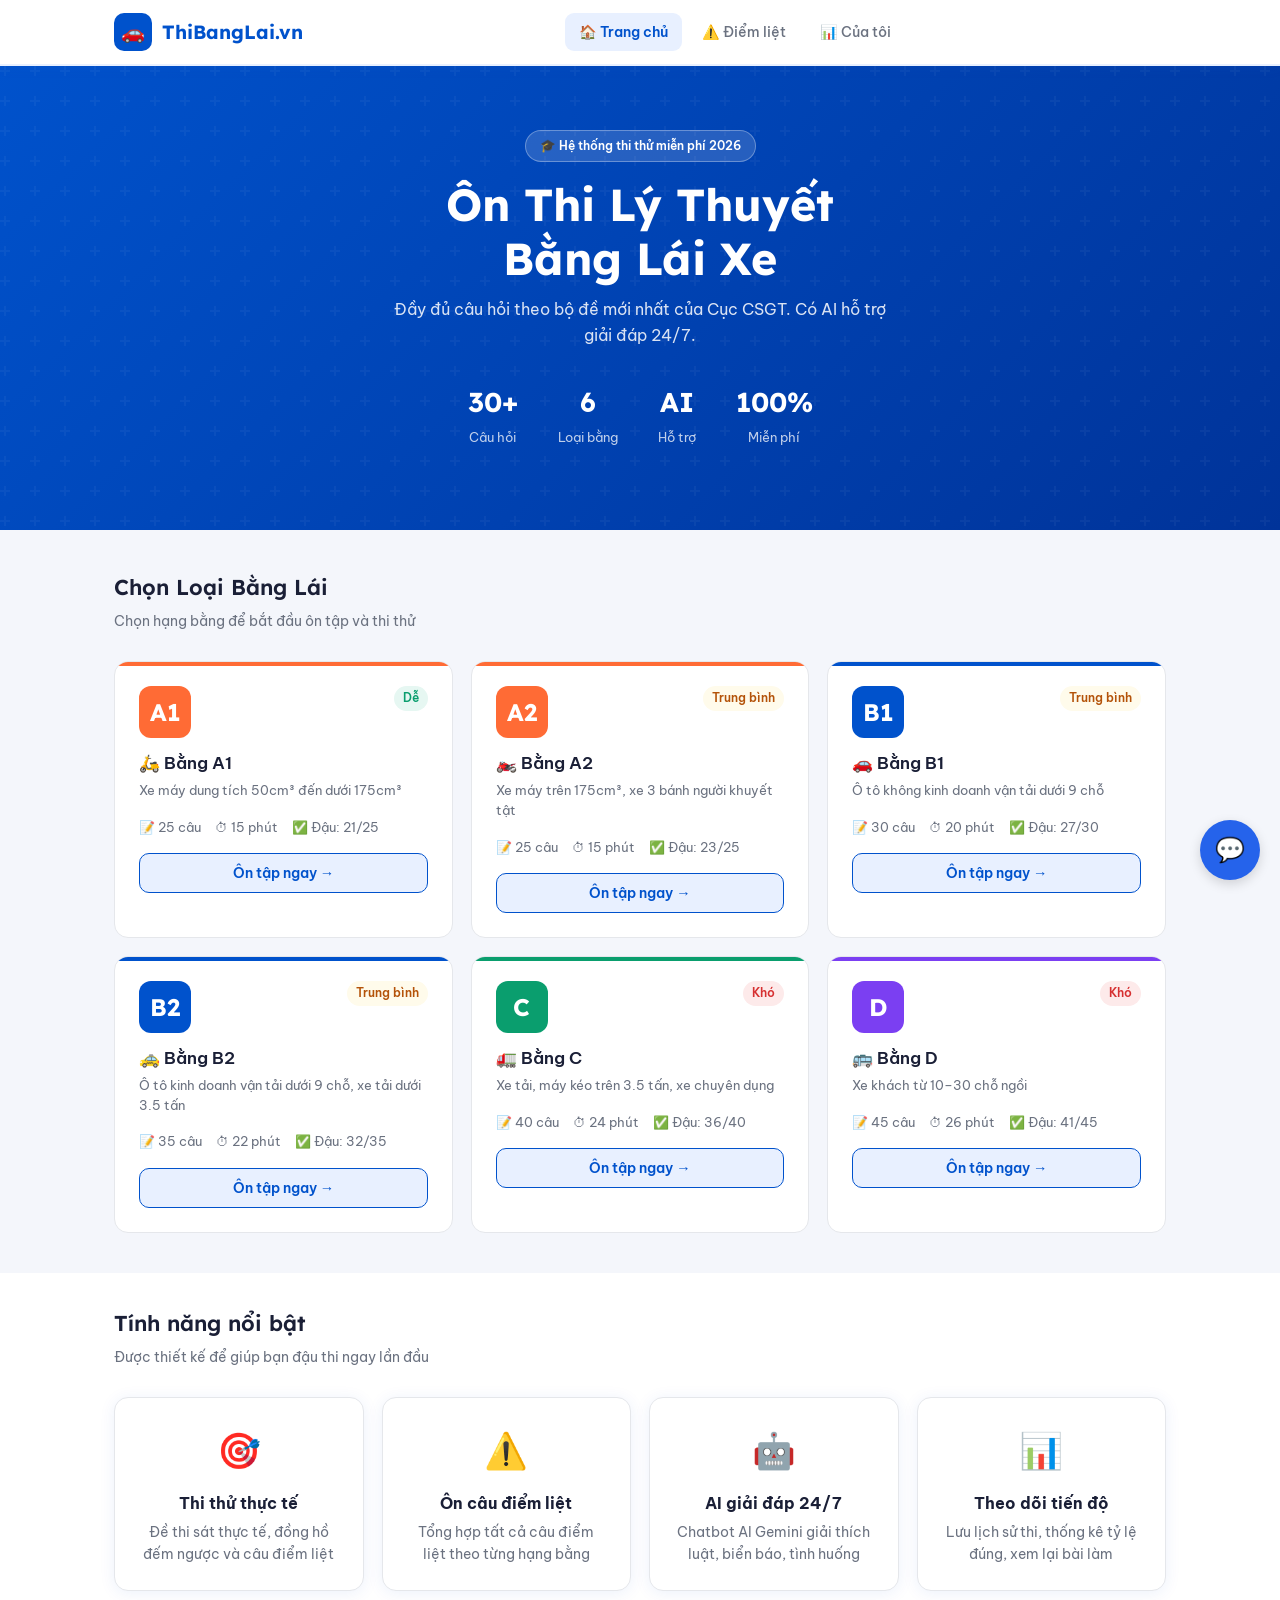
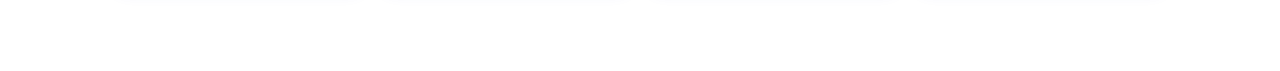
==== public/index.html @ 8f78bf48 "Initial clean commit" ====
<!DOCTYPE html>
<html lang="vi">
<head>
  <meta charset="UTF-8"><meta name="viewport" content="width=device-width,initial-scale=1.0">
  <title>ThiBangLai.vn — Ôn thi lý thuyết bằng lái xe</title>
  <link rel="preconnect" href="https://fonts.googleapis.com">
  <link rel="preconnect" href="https://fonts.gstatic.com" crossorigin>
  <link href="https://fonts.googleapis.com/css2?family=Be+Vietnam+Pro:wght@300;400;500;600;700;800&family=Lexend:wght@400;500;600;700&display=swap" rel="stylesheet">
  <link rel="stylesheet" href="css/main.css">
  <link rel="stylesheet" href="css/chatbot.css">
   <link rel="stylesheet" href="css/exam.css">
   <link rel="icon" href="data:image/svg+xml,<svg xmlns=%22http://www.w3.org/2000/svg%22 viewBox=%220 0 100 100%22><text y=%22.9em%22 font-size=%2290%22>🚗</text></svg>">
</head>
<body>

<nav class="navbar" id="navbar"></nav>

<div class="hero">
  <div class="hero-badge">🎓 Hệ thống thi thử miễn phí 2026</div>
  <h1 class="hero-title">Ôn Thi Lý Thuyết<br>Bằng Lái Xe</h1>
  <p class="hero-sub">Đầy đủ câu hỏi theo bộ đề mới nhất của Cục CSGT. Có AI hỗ trợ giải đáp 24/7.</p>
  <div class="hero-stats">
    <div class="hero-stat"><strong>30+</strong><span>Câu hỏi</span></div>
    <div class="hero-stat"><strong>6</strong><span>Loại bằng</span></div>
    <div class="hero-stat"><strong>AI</strong><span>Hỗ trợ</span></div>
    <div class="hero-stat"><strong>100%</strong><span>Miễn phí</span></div>
  </div>
</div>

<div class="section">
  <h2 class="section-title">Chọn Loại Bằng Lái</h2>
  <p class="section-sub">Chọn hạng bằng để bắt đầu ôn tập và thi thử</p>
  <div class="license-grid" id="license-grid"></div>
</div>

<div style="background:white;padding:1px 0 40px;">
  <div class="section" style="padding-top:32px;">
    <h2 class="section-title">Tính năng nổi bật</h2>
    <p class="section-sub">Được thiết kế để giúp bạn đậu thi ngay lần đầu</p>
    <div style="display:grid;grid-template-columns:repeat(auto-fill,minmax(220px,1fr));gap:18px;">
      <div class="card card-pad" style="text-align:center;">
        <div style="font-size:2.2rem;margin-bottom:12px;">🎯</div>
        <div style="font-weight:700;margin-bottom:6px;">Thi thử thực tế</div>
        <div style="font-size:.85rem;color:var(--text-muted);">Đề thi sát thực tế, đồng hồ đếm ngược và câu điểm liệt</div>
      </div>
      <div class="card card-pad" style="text-align:center;">
        <div style="font-size:2.2rem;margin-bottom:12px;">⚠️</div>
        <div style="font-weight:700;margin-bottom:6px;">Ôn câu điểm liệt</div>
        <div style="font-size:.85rem;color:var(--text-muted);">Tổng hợp tất cả câu điểm liệt theo từng hạng bằng</div>
      </div>
      <div class="card card-pad" style="text-align:center;">
        <div style="font-size:2.2rem;margin-bottom:12px;">🤖</div>
        <div style="font-weight:700;margin-bottom:6px;">AI giải đáp 24/7</div>
        <div style="font-size:.85rem;color:var(--text-muted);">Chatbot AI Gemini giải thích luật, biển báo, tình huống</div>
      </div>
      <div class="card card-pad" style="text-align:center;">
        <div style="font-size:2.2rem;margin-bottom:12px;">📊</div>
        <div style="font-weight:700;margin-bottom:6px;">Theo dõi tiến độ</div>
        <div style="font-size:.85rem;color:var(--text-muted);">Lưu lịch sử thi, thống kê tỷ lệ đúng, xem lại bài làm</div>
      </div>
    </div>
  </div>
</div>



<!-- CHATBOT PANEL -->
<div class="chatbot-panel" id="chatbot-panel">
  <div class="chatbot-header">
    <div class="chatbot-avatar">🤖</div>
    <div class="chatbot-header-info">
      <div class="chatbot-name">AI Hỗ trợ Bằng Lái</div>
      <div class="chatbot-status">Gemini AI · Sẵn sàng</div>
    </div>
    <button style="background:none;border:none;color:rgba(255,255,255,.7);cursor:pointer;font-size:.85rem;padding:4px 6px;" id="chatbot-key-btn" title="Cài API Key">🔑</button>
    <button class="chatbot-close" id="chatbot-close">✕</button>
  </div>
  <div class="chatbot-messages" id="chatbot-messages"></div>
  <div class="chatbot-quick-btns">
    <button class="quick-btn" data-msg="Giải thích câu điểm liệt là gì?">⚠️ Điểm liệt</button>
    <button class="quick-btn" data-msg="Phân biệt các loại biển báo giao thông">🚦 Biển báo</button>
    <button class="quick-btn" data-msg="Quy tắc nhường đường tại ngã tư">🔄 Nhường đường</button>
    <button class="quick-btn" data-msg="Mẹo ôn thi lý thuyết hiệu quả">💡 Mẹo ôn thi</button>
  </div>
  <div class="chatbot-input-wrap">
    <textarea class="chatbot-input" id="chatbot-input" placeholder="Hỏi về luật, biển báo..." rows="1"></textarea>
    <button class="chatbot-send" id="chatbot-send">➤</button>
  </div>
</div>

<!-- KEY MODAL -->
<div class="modal-overlay" id="chatbot-key-modal">
  <div class="modal">
    <div class="modal-title">🔑 Cài đặt Gemini API Key</div>
    <div class="modal-sub">Lấy key miễn phí tại <a href="https://aistudio.google.com/app/apikey" target="_blank" style="color:var(--primary)">aistudio.google.com</a>. Key được lưu trên máy bạn, không gửi về server.</div>
    <div class="form-group">
      <label class="form-label">API Key</label>
      <input type="password" class="form-input" id="gemini-key-input" placeholder="AIza...">
    </div>
    <div class="modal-actions">
      <button class="btn btn-ghost" id="cancel-key-btn">Huỷ</button>
      <button class="btn btn-primary" id="save-key-btn">💾 Lưu</button>
    </div>
  </div>
</div>

<script src="js/data.js"></script>
<script src="js/auth.js"></script>
<script src="js/UI.js"></script>


<script src="js/exam.js"></script>
<script src="js/result.js"></script>
<script src="js/app.js"></script>
<script>
  injectNavbar('home');
  initChatbotUI();
  
  // Kiểm tra xác thực khi truy cập các tính năng thi thử hoặc ôn điểm liệt
  async function checkAuthAndRedirect(callback) {
    let isLoggedIn = false;
    
    // Kiểm tra Supabase Auth hoặc hệ thống Auth hiện tại
    const sb = window.supabaseClient || window.supabase;
    if (sb && typeof sb.auth?.getUser === 'function') {
      try {
        const { data } = await sb.auth.getUser();
        if (data?.user) isLoggedIn = true;
      } catch (e) {}
    }
    
    if (!isLoggedIn && typeof Auth !== 'undefined') {
      if (typeof Auth.checkLogin === 'function' && Auth.checkLogin()) isLoggedIn = true;
      else if (typeof Auth.currentUser === 'function') {
        const user = await Auth.currentUser();
        if (user) isLoggedIn = true;
      }
    }

    
    if (!isLoggedIn) {
      alert('Vui lòng đăng nhập để sử dụng tính năng thi thử và ôn câu điểm liệt!');
      window.location.href = 'auth.html';
      return;
    }

    if (typeof callback === 'function') callback();
  }

  // Chặn sự kiện click trực tiếp vào các nút/liên kết thi thử hoặc điểm liệt nếu chưa đăng nhập
  document.addEventListener('click', function(e) {
    const target = e.target.closest('a, button');
    if (!target) return;
    
    const text = target.textContent || '';
    const href = target.getAttribute('href') || '';
    
    if (text.includes('🚀 Bắt đầu thi') || text.includes('⚠️ Điểm liệt') || href.includes('exam') || href.includes('critical')) {
      e.preventDefault();
      checkAuthAndRedirect(() => {
        if (href && href !== '#') {
          window.location.href = href;
        }
      });
    }
  }, true);
</script>
<script src="js/chatbot.js"></script>
</body>
</html>
---- public/css/main.css ----
/* ============================================================
   VARIABLES & RESET
   ============================================================ */
:root {
  --primary:       #0052CC;
  --primary-dark:  #003A99;
  --primary-light: #E8F0FF;
  --success:       #0A9E6E;
  --success-light: #E6F7F2;
  --danger:        #D63031;
  --danger-light:  #FDEAEA;
  --warning:       #F59E0B;
  --warning-light: #FFFBEB;
  --text:          #1A1F36;
  --text-muted:    #6B7280;
  --border:        #E5E7EB;
  --bg:            #F4F6FB;
  --white:         #FFFFFF;
  --card-shadow:   0 2px 16px rgba(0,82,204,0.08);
  --card-hover:    0 8px 32px rgba(0,82,204,0.15);
  --radius:        14px;
  --radius-sm:     8px;
}
*{box-sizing:border-box;margin:0;padding:0;}
body{font-family:'Be Vietnam Pro',sans-serif;background:var(--bg);color:var(--text);min-height:100vh;line-height:1.6;}
a{text-decoration:none;color:inherit;}
img{max-width:100%;}

/* ============================================================
   HEADER / NAV
   ============================================================ */
.navbar{
  background:var(--white);border-bottom:2px solid var(--primary-light);
  position:sticky;top:0;z-index:200;
  box-shadow:0 2px 12px rgba(0,82,204,0.07);
}
.navbar-inner{
  max-width:1100px;margin:0 auto;
  display:flex;align-items:center;justify-content:space-between;
  padding:0 24px;height:64px;
}
.nav-logo{display:flex;align-items:center;gap:10px;font-family:'Lexend',sans-serif;font-size:1.2rem;font-weight:700;color:var(--primary);}
.nav-logo-icon{width:38px;height:38px;background:var(--primary);border-radius:10px;display:flex;align-items:center;justify-content:center;font-size:1.2rem;}
.nav-links{display:flex;align-items:center;gap:6px;}
.nav-link{padding:8px 14px;border-radius:9px;font-size:0.88rem;font-weight:500;color:var(--text-muted);transition:all .2s;cursor:pointer;border:none;background:none;font-family:'Be Vietnam Pro',sans-serif;}
.nav-link:hover{background:var(--primary-light);color:var(--primary);}
.nav-link.active{background:var(--primary-light);color:var(--primary);font-weight:600;}
.nav-user{display:flex;align-items:center;gap:10px;}
.nav-avatar{width:36px;height:36px;border-radius:50%;background:var(--primary);color:white;display:flex;align-items:center;justify-content:center;font-weight:700;font-size:0.9rem;cursor:pointer;}
.nav-dropdown{position:relative;}
.nav-dropdown-menu{
  position:absolute;right:0;top:calc(100% + 8px);
  background:var(--white);border:1.5px solid var(--border);
  border-radius:12px;min-width:180px;
  box-shadow:0 8px 24px rgba(0,0,0,0.12);
  display:none;overflow:hidden;z-index:300;
}
.nav-dropdown:hover .nav-dropdown-menu{display:block;}
.nav-dropdown-item{padding:10px 16px;font-size:0.88rem;cursor:pointer;transition:background .15s;display:flex;align-items:center;gap:8px;}
.nav-dropdown-item:hover{background:var(--bg);}
.nav-dropdown-item.danger{color:var(--danger);}

/* ============================================================
   HERO
   ============================================================ */
.hero{
  background:linear-gradient(135deg,var(--primary) 0%,#003399 100%);
  color:white;text-align:center;padding:64px 24px 80px;
  position:relative;overflow:hidden;
}
.hero::before{content:'';position:absolute;inset:0;
  background:url("data:image/svg+xml,%3Csvg width='60' height='60' viewBox='0 0 60 60' xmlns='http://www.w3.org/2000/svg'%3E%3Cg fill='%23ffffff' fill-opacity='0.04'%3E%3Cpath d='M36 34v-4h-2v4h-4v2h4v4h2v-4h4v-2h-4zm0-30V0h-2v4h-4v2h4v4h2V6h4V4h-4zM6 34v-4H4v4H0v2h4v4h2v-4h4v-2H6zM6 4V0H4v4H0v2h4v4h2V6h4V4H6z'/%3E%3C/g%3E%3C/svg%3E");}
.hero-badge{display:inline-block;background:rgba(255,255,255,.15);border:1px solid rgba(255,255,255,.3);font-size:.78rem;font-weight:600;padding:5px 14px;border-radius:20px;margin-bottom:16px;}
.hero-title{font-family:'Lexend',sans-serif;font-size:clamp(1.8rem,4vw,2.8rem);font-weight:700;margin-bottom:12px;line-height:1.2;}
.hero-sub{font-size:1rem;opacity:.85;max-width:520px;margin:0 auto 32px;}
.hero-stats{display:flex;justify-content:center;gap:40px;}
.hero-stat{text-align:center;}
.hero-stat strong{display:block;font-family:'Lexend',sans-serif;font-size:1.7rem;font-weight:700;}
.hero-stat span{opacity:.75;font-size:.8rem;}

/* ============================================================
   SECTION / GRID
   ============================================================ */
.section{max-width:1100px;margin:0 auto;padding:40px 24px;}
.section-title{font-family:'Lexend',sans-serif;font-size:1.35rem;font-weight:600;margin-bottom:6px;}
.section-sub{color:var(--text-muted);font-size:.9rem;margin-bottom:28px;}

.card{background:var(--white);border:1.5px solid var(--border);border-radius:var(--radius);box-shadow:var(--card-shadow);}
.card-pad{padding:24px;}

/* ============================================================
   LICENSE CARDS
   ============================================================ */
.license-grid{display:grid;grid-template-columns:repeat(auto-fill,minmax(280px,1fr));gap:18px;}
.license-card{background:var(--white);border:1.5px solid var(--border);border-radius:var(--radius);padding:24px;cursor:pointer;transition:all .25s;position:relative;overflow:hidden;}
.license-card:hover{border-color:var(--primary);box-shadow:var(--card-hover);transform:translateY(-3px);}
.license-card::after{content:'';position:absolute;top:0;left:0;right:0;height:4px;border-radius:var(--radius) var(--radius) 0 0;}
.cat-a::after{background:#FF6B35;} .cat-b::after{background:#0052CC;}
.cat-c::after{background:#0A9E6E;} .cat-d::after{background:#7B3FF2;}
.lc-header{display:flex;align-items:flex-start;justify-content:space-between;margin-bottom:12px;}
.lc-badge{font-family:'Lexend',sans-serif;font-size:1.5rem;font-weight:700;width:52px;height:52px;border-radius:12px;display:flex;align-items:center;justify-content:center;color:white;}
.cat-a .lc-badge{background:#FF6B35;} .cat-b .lc-badge{background:#0052CC;}
.cat-c .lc-badge{background:#0A9E6E;} .cat-d .lc-badge{background:#7B3FF2;}
.lc-diff{font-size:.72rem;font-weight:600;padding:3px 9px;border-radius:20px;}
.diff-easy{background:var(--success-light);color:var(--success);}
.diff-medium{background:var(--warning-light);color:#B45309;}
.diff-hard{background:var(--danger-light);color:var(--danger);}
.lc-title{font-size:1.05rem;font-weight:600;margin-bottom:4px;}
.lc-desc{font-size:.82rem;color:var(--text-muted);margin-bottom:16px;line-height:1.5;}
.lc-meta{display:flex;gap:14px;font-size:.8rem;color:var(--text-muted);margin-bottom:16px;flex-wrap:wrap;}
.lc-btn{width:100%;background:var(--primary-light);color:var(--primary);border:1.5px solid var(--primary);border-radius:10px;padding:10px;font-family:'Be Vietnam Pro',sans-serif;font-size:.9rem;font-weight:600;cursor:pointer;transition:all .2s;}
.lc-btn:hover{background:var(--primary);color:white;}

/* ============================================================
   BUTTONS
   ============================================================ */
.btn{padding:10px 22px;border-radius:10px;font-family:'Be Vietnam Pro',sans-serif;font-size:.9rem;font-weight:600;cursor:pointer;border:none;transition:all .2s;display:inline-flex;align-items:center;gap:6px;}
.btn-primary{background:var(--primary);color:white;}
.btn-primary:hover{background:var(--primary-dark);}
.btn-ghost{background:var(--bg);color:var(--text-muted);border:1.5px solid var(--border);}
.btn-ghost:hover{background:var(--border);color:var(--text);}
.btn-success{background:var(--success);color:white;}
.btn-danger{background:var(--danger);color:white;}
.btn-outline{background:transparent;color:var(--primary);border:1.5px solid var(--primary);}
.btn-outline:hover{background:var(--primary-light);}
.btn-lg{padding:13px 32px;font-size:1rem;}
.btn-sm{padding:6px 14px;font-size:.82rem;}
.btn:disabled{opacity:.45;cursor:not-allowed;}
.btn-block{width:100%;justify-content:center;}

/* ============================================================
   FORM ELEMENTS
   ============================================================ */
.form-group{margin-bottom:18px;}
.form-label{display:block;font-size:.85rem;font-weight:600;margin-bottom:6px;color:var(--text);}
.form-input{width:100%;padding:11px 14px;border:1.5px solid var(--border);border-radius:10px;font-family:'Be Vietnam Pro',sans-serif;font-size:.92rem;color:var(--text);background:var(--white);transition:border-color .2s;outline:none;}
.form-input:focus{border-color:var(--primary);box-shadow:0 0 0 3px rgba(0,82,204,.1);}
.form-input.error{border-color:var(--danger);}
.form-hint{font-size:.78rem;color:var(--text-muted);margin-top:5px;}
.form-error{font-size:.78rem;color:var(--danger);margin-top:5px;display:none;}
.form-error.show{display:block;}

/* ============================================================
   TOAST / ALERT
   ============================================================ */
.toast-wrap{position:fixed;bottom:24px;right:24px;z-index:9999;display:flex;flex-direction:column;gap:10px;}
.toast{background:var(--text);color:white;padding:12px 18px;border-radius:12px;font-size:.88rem;font-weight:500;box-shadow:0 4px 20px rgba(0,0,0,.2);animation:slideUp .3s ease;max-width:320px;display:flex;align-items:center;gap:10px;}
.toast.success{background:var(--success);}
.toast.error{background:var(--danger);}
.toast.warning{background:var(--warning);color:var(--text);}
@keyframes slideUp{from{opacity:0;transform:translateY(20px)}to{opacity:1;transform:none}}

/* ============================================================
   BADGE / TAG
   ============================================================ */
.badge{display:inline-flex;align-items:center;gap:4px;font-size:.72rem;font-weight:600;padding:3px 9px;border-radius:20px;}
.badge-primary{background:var(--primary-light);color:var(--primary);}
.badge-success{background:var(--success-light);color:var(--success);}
.badge-danger{background:var(--danger-light);color:var(--danger);}
.badge-warning{background:var(--warning-light);color:#B45309;}

/* ============================================================
   PROGRESS
   ============================================================ */
.progress-wrap{background:var(--border);height:8px;border-radius:20px;overflow:hidden;}
.progress-fill{height:100%;background:var(--primary);border-radius:20px;transition:width .4s ease;}
.progress-fill.success{background:var(--success);}

/* ============================================================
   MODAL
   ============================================================ */
.modal-overlay{position:fixed;inset:0;background:rgba(0,0,0,.5);z-index:500;display:flex;align-items:center;justify-content:center;padding:20px;opacity:0;pointer-events:none;transition:opacity .25s;}
.modal-overlay.open{opacity:1;pointer-events:all;}
.modal{background:var(--white);border-radius:20px;padding:32px;max-width:480px;width:100%;box-shadow:0 20px 60px rgba(0,0,0,.2);transform:translateY(20px);transition:transform .25s;}
.modal-overlay.open .modal{transform:none;}
.modal-title{font-family:'Lexend',sans-serif;font-size:1.2rem;font-weight:700;margin-bottom:8px;}
.modal-sub{color:var(--text-muted);font-size:.88rem;margin-bottom:24px;}
.modal-actions{display:flex;gap:10px;justify-content:flex-end;margin-top:24px;}

/* ============================================================
   STAT CARDS
   ============================================================ */
.stat-grid{display:grid;grid-template-columns:repeat(auto-fill,minmax(160px,1fr));gap:14px;}
.stat-card{background:var(--white);border:1.5px solid var(--border);border-radius:var(--radius);padding:20px;text-align:center;}
.stat-val{font-family:'Lexend',sans-serif;font-size:1.8rem;font-weight:700;color:var(--primary);margin-bottom:4px;}
.stat-label{font-size:.78rem;color:var(--text-muted);}
.stat-card.success{border-color:var(--success);background:var(--success-light);}
.stat-card.success .stat-val{color:var(--success);}
.stat-card.danger{border-color:var(--danger);background:var(--danger-light);}
.stat-card.danger .stat-val{color:var(--danger);}
.stat-card.warning{border-color:var(--warning);background:var(--warning-light);}
.stat-card.warning .stat-val{color:var(--warning);}

/* ============================================================
   ANIMATIONS
   ============================================================ */
@keyframes fadeIn{from{opacity:0;transform:translateY(10px)}to{opacity:1;transform:none}}
@keyframes slideIn{from{opacity:0;transform:translateX(16px)}to{opacity:1;transform:none}}
@keyframes pulse{0%,100%{opacity:1}50%{opacity:.6}}
.fade-in{animation:fadeIn .35s ease;}
.slide-in{animation:slideIn .3s ease;}

/* ============================================================
   CHATBOT FAB
   ============================================================ */
.chatbot-fab{
  position:fixed;bottom:28px;right:28px;z-index:400;
  width:56px;height:56px;border-radius:50%;
  background:linear-gradient(135deg,#4F46E5,#7C3AED);
  color:white;font-size:1.4rem;border:none;cursor:pointer;
  box-shadow:0 4px 20px rgba(79,70,229,.4);
  display:flex;align-items:center;justify-content:center;
  transition:all .25s;
}
.chatbot-fab:hover{transform:scale(1.1);box-shadow:0 8px 28px rgba(79,70,229,.5);}
.chatbot-fab .fab-badge{
  position:absolute;top:-2px;right:-2px;
  background:var(--danger);color:white;
  width:18px;height:18px;border-radius:50%;
  font-size:.65rem;font-weight:700;
  display:flex;align-items:center;justify-content:center;
  border:2px solid white;
}

/* ============================================================
   RESPONSIVE
   ============================================================ */
@media(max-width:640px){
  .navbar-inner{padding:0 16px;}
  .nav-links{gap:2px;}
  .nav-link{padding:6px 10px;font-size:.82rem;}
  .hero{padding:48px 16px 60px;}
  .hero-stats{gap:24px;}
  .section{padding:28px 16px;}
  .stat-grid{grid-template-columns:repeat(2,1fr);}
}
---- public/css/chatbot.css ----
.chatbot-overlay{position:fixed;inset:0;background:rgba(0,0,0,.45);z-index:450;opacity:0;pointer-events:none;transition:opacity .25s;}
.chatbot-overlay.open{opacity:1;pointer-events:all;}
.chatbot-panel{
  position:fixed;bottom:96px;right:28px;z-index:460;
  width:380px;max-height:560px;
  background:var(--white);border-radius:20px;
  box-shadow:0 20px 60px rgba(0,0,0,.18);
  display:flex;flex-direction:column;
  transform:translateY(20px) scale(.95);opacity:0;pointer-events:none;
  transition:all .25s cubic-bezier(.34,1.56,.64,1);
  overflow:hidden;
}
.chatbot-panel.open{transform:none;opacity:1;pointer-events:all;}

.chatbot-header{
  background:linear-gradient(135deg,#4F46E5,#7C3AED);
  padding:16px 18px;display:flex;align-items:center;gap:12px;
}
.chatbot-avatar{width:38px;height:38px;border-radius:50%;background:rgba(255,255,255,.2);display:flex;align-items:center;justify-content:center;font-size:1.2rem;}
.chatbot-header-info{flex:1;}
.chatbot-name{font-weight:700;color:white;font-size:.95rem;}
.chatbot-status{font-size:.75rem;color:rgba(255,255,255,.75);display:flex;align-items:center;gap:5px;}
.chatbot-status::before{content:'';width:7px;height:7px;border-radius:50%;background:#4ADE80;}
.chatbot-close{background:none;border:none;color:rgba(255,255,255,.7);cursor:pointer;font-size:1.2rem;padding:4px;transition:color .2s;}
.chatbot-close:hover{color:white;}

.chatbot-messages{flex:1;overflow-y:auto;padding:16px;display:flex;flex-direction:column;gap:12px;scroll-behavior:smooth;}
.chatbot-messages::-webkit-scrollbar{width:4px;}
.chatbot-messages::-webkit-scrollbar-track{background:transparent;}
.chatbot-messages::-webkit-scrollbar-thumb{background:var(--border);border-radius:4px;}

.msg{display:flex;gap:8px;animation:fadeIn .3s ease;}
.msg.user{flex-direction:row-reverse;}
.msg-avatar{width:30px;height:30px;border-radius:50%;display:flex;align-items:center;justify-content:center;font-size:.8rem;font-weight:700;flex-shrink:0;}
.msg.bot .msg-avatar{background:linear-gradient(135deg,#4F46E5,#7C3AED);color:white;}
.msg.user .msg-avatar{background:var(--primary);color:white;}
.msg-bubble{max-width:78%;padding:10px 14px;border-radius:14px;font-size:.88rem;line-height:1.55;}
.msg.bot .msg-bubble{background:var(--bg);color:var(--text);border-radius:4px 14px 14px 14px;}
.msg.user .msg-bubble{background:var(--primary);color:white;border-radius:14px 4px 14px 14px;}
.msg-time{font-size:.68rem;color:var(--text-muted);margin-top:4px;text-align:right;}
.msg.user .msg-time{text-align:left;}

.typing-indicator{display:flex;gap:4px;padding:12px 14px;background:var(--bg);border-radius:4px 14px 14px 14px;width:fit-content;}
.typing-dot{width:7px;height:7px;background:var(--text-muted);border-radius:50%;animation:typingBounce 1.2s infinite;}
.typing-dot:nth-child(2){animation-delay:.2s;}
.typing-dot:nth-child(3){animation-delay:.4s;}
@keyframes typingBounce{0%,60%,100%{transform:translateY(0)}30%{transform:translateY(-6px)}}

.chatbot-quick-btns{padding:8px 16px;display:flex;gap:6px;flex-wrap:wrap;border-top:1px solid var(--border);}
.quick-btn{padding:5px 12px;border-radius:20px;border:1.5px solid var(--border);background:var(--white);font-size:.78rem;font-weight:500;cursor:pointer;color:var(--text);transition:all .15s;font-family:'Be Vietnam Pro',sans-serif;}
.quick-btn:hover{border-color:var(--primary);color:var(--primary);background:var(--primary-light);}

.chatbot-input-wrap{padding:12px 16px;border-top:1.5px solid var(--border);display:flex;gap:8px;align-items:flex-end;}
.chatbot-input{flex:1;padding:10px 14px;border:1.5px solid var(--border);border-radius:12px;font-family:'Be Vietnam Pro',sans-serif;font-size:.88rem;resize:none;outline:none;max-height:100px;transition:border-color .2s;line-height:1.5;}
.chatbot-input:focus{border-color:#7C3AED;}
.chatbot-send{width:38px;height:38px;border-radius:10px;background:linear-gradient(135deg,#4F46E5,#7C3AED);color:white;border:none;cursor:pointer;display:flex;align-items:center;justify-content:center;font-size:1rem;transition:all .2s;flex-shrink:0;}
.chatbot-send:hover{transform:scale(1.05);}
.chatbot-send:disabled{opacity:.5;cursor:not-allowed;transform:none;}

@media(max-width:420px){.chatbot-panel{width:calc(100vw - 20px);right:10px;}}
---- public/css/exam.css ----
/* ============================================================
   EXAM TOPBAR
   ============================================================ */
.exam-topbar{background:var(--white);border-bottom:1.5px solid var(--border);padding:0 24px;display:flex;align-items:center;justify-content:space-between;height:56px;gap:16px;}
.exam-badge{font-family:'Lexend',sans-serif;font-weight:700;font-size:1rem;padding:4px 14px;border-radius:8px;color:white;}
.exam-mode-label{font-weight:600;font-size:.88rem;}
.exam-qcount{font-size:.82rem;color:var(--text-muted);}
.exam-progress-wrap{flex:1;max-width:260px;}
.timer{font-family:'Lexend',sans-serif;font-size:1.25rem;font-weight:700;color:var(--primary);min-width:58px;text-align:center;}
.timer.urgent{color:var(--danger);animation:pulse 1s infinite;}
.btn-end{padding:8px 16px;border-radius:9px;background:var(--danger-light);color:var(--danger);border:1.5px solid var(--danger);font-size:.82rem;font-weight:600;cursor:pointer;font-family:'Be Vietnam Pro',sans-serif;transition:all .2s;}
.btn-end:hover{background:var(--danger);color:white;}

/* ============================================================
   EXAM LAYOUT
   ============================================================ */
.exam-layout{max-width:960px;margin:0 auto;padding:28px 24px;display:grid;grid-template-columns:1fr 270px;gap:22px;}
@media(max-width:720px){.exam-layout{grid-template-columns:1fr;}.exam-sidebar{order:-1;}}

/* ============================================================
   QUESTION CARD
   ============================================================ */
.question-card{background:var(--white);border:1.5px solid var(--border);border-radius:16px;padding:28px;box-shadow:var(--card-shadow);}
.q-label{font-size:.75rem;font-weight:700;color:var(--primary);text-transform:uppercase;letter-spacing:.6px;margin-bottom:10px;display:flex;align-items:center;gap:8px;}
.q-critical-tag{display:inline-flex;align-items:center;gap:4px;background:var(--danger-light);color:var(--danger);font-size:.7rem;font-weight:700;padding:2px 8px;border-radius:6px;}
.q-text{font-size:1.05rem;font-weight:500;line-height:1.7;margin-bottom:22px;}
.q-image{width:100%;border-radius:10px;border:1px solid var(--border);margin-bottom:20px;background:var(--bg);display:flex;align-items:center;justify-content:center;height:160px;font-size:3rem;color:var(--text-muted);}

/* OPTIONS */
.options{display:flex;flex-direction:column;gap:10px;}
.option{display:flex;align-items:flex-start;gap:12px;padding:13px 16px;border:1.5px solid var(--border);border-radius:10px;cursor:pointer;transition:all .18s;background:var(--white);user-select:none;}
.option:hover:not(.disabled){border-color:var(--primary);background:var(--primary-light);}
.option.selected:not(.revealed){border-color:var(--primary);background:var(--primary-light);}
.option.correct{border-color:var(--success);background:var(--success-light);}
.option.wrong{border-color:var(--danger);background:var(--danger-light);}
.option.disabled{cursor:default;}
.opt-key{width:28px;height:28px;min-width:28px;border-radius:7px;border:1.5px solid var(--border);display:flex;align-items:center;justify-content:center;font-size:.8rem;font-weight:700;color:var(--text-muted);background:var(--bg);transition:all .18s;flex-shrink:0;}
.option.selected:not(.revealed) .opt-key{background:var(--primary);color:white;border-color:var(--primary);}
.option.correct .opt-key{background:var(--success);color:white;border-color:var(--success);}
.option.wrong .opt-key{background:var(--danger);color:white;border-color:var(--danger);}
.opt-text{font-size:.92rem;line-height:1.55;padding-top:3px;}

.q-explain{margin-top:16px;padding:14px 16px;background:#FFF9E6;border:1.5px solid #F59E0B;border-radius:10px;font-size:.85rem;color:#92400E;line-height:1.6;display:none;}
.q-explain.show{display:block;}

.q-nav{display:flex;justify-content:space-between;align-items:center;margin-top:22px;}
.q-nav-right{display:flex;gap:8px;}

/* ============================================================
   SIDEBAR
   ============================================================ */
.sidebar-card{background:var(--white);border:1.5px solid var(--border);border-radius:14px;padding:18px;box-shadow:var(--card-shadow);margin-bottom:14px;}
.sb-title{font-size:.75rem;font-weight:700;color:var(--text-muted);text-transform:uppercase;letter-spacing:.5px;margin-bottom:12px;}
.live-score{font-family:'Lexend',sans-serif;font-size:2rem;font-weight:700;color:var(--primary);text-align:center;}
.live-pct{font-size:.8rem;color:var(--text-muted);text-align:center;}

.q-grid{display:grid;grid-template-columns:repeat(6,1fr);gap:5px;}
.q-dot{aspect-ratio:1;border-radius:6px;display:flex;align-items:center;justify-content:center;font-size:.68rem;font-weight:600;cursor:pointer;border:1.5px solid var(--border);background:var(--bg);color:var(--text-muted);transition:all .15s;}
.q-dot:hover{border-color:var(--primary);color:var(--primary);}
.q-dot.current{border-color:var(--primary);background:var(--primary);color:white;}
.q-dot.answered{background:var(--primary-light);border-color:var(--primary);color:var(--primary);}
.q-dot.skipped{background:var(--warning-light);border-color:var(--warning);color:var(--warning);}
.q-dot.correct{background:var(--success-light);border-color:var(--success);color:var(--success);}
.q-dot.wrong{background:var(--danger-light);border-color:var(--danger);color:var(--danger);}

/* ============================================================
   RESULT
   ============================================================ */
.result-wrap{max-width:740px;margin:0 auto;padding:40px 24px;}
.result-card{background:var(--white);border-radius:20px;padding:40px;text-align:center;box-shadow:var(--card-shadow);border:1.5px solid var(--border);margin-bottom:24px;}
.result-icon{font-size:4rem;margin-bottom:14px;}
.result-title{font-family:'Lexend',sans-serif;font-size:1.8rem;font-weight:700;margin-bottom:8px;}
.result-title.pass{color:var(--success);} .result-title.fail{color:var(--danger);}
.result-sub{color:var(--text-muted);font-size:.95rem;margin-bottom:30px;}
.result-stats{display:grid;grid-template-columns:repeat(3,1fr);gap:14px;margin-bottom:28px;}
.rs{padding:16px;border-radius:12px;border:1.5px solid var(--border);}
.rs-val{font-family:'Lexend',sans-serif;font-size:1.6rem;font-weight:700;margin-bottom:4px;}
.rs-label{font-size:.75rem;color:var(--text-muted);}
.rs.s{background:var(--success-light);border-color:var(--success);}.rs.s .rs-val{color:var(--success);}
.rs.d{background:var(--danger-light);border-color:var(--danger);}.rs.d .rs-val{color:var(--danger);}
.rs.i{background:var(--primary-light);border-color:var(--primary);}.rs.i .rs-val{color:var(--primary);}
.result-score-box{background:var(--bg);border-radius:12px;padding:16px;margin-bottom:24px;}
.result-score-big{font-family:'Lexend',sans-serif;font-size:2rem;font-weight:700;}
.result-actions{display:flex;gap:10px;justify-content:center;flex-wrap:wrap;}
.result-actions .btn{padding:12px 26px;font-size:.95rem;}

/* REVIEW */
.review-filters{display:flex;gap:8px;margin-bottom:16px;}
.review-list{display:flex;flex-direction:column;gap:14px;}
.review-item{background:var(--white);border-radius:14px;padding:20px;border:1.5px solid var(--border);}
.review-item.ri-wrong{border-color:var(--danger);border-left:4px solid var(--danger);}
.review-item.ri-correct{border-color:var(--success);border-left:4px solid var(--success);}
.ri-head{display:flex;align-items:center;gap:8px;margin-bottom:10px;}
.ri-q{font-size:.92rem;font-weight:500;margin-bottom:10px;}
.ri-ans{font-size:.84rem;padding:8px 12px;border-radius:8px;margin-bottom:6px;}
.ri-ans.yours{background:var(--danger-light);color:var(--danger);}
.ri-ans.correct{background:var(--success-light);color:var(--success);}
.ri-explain{margin-top:8px;font-size:.82rem;color:var(--text-muted);background:var(--bg);padding:8px 10px;border-radius:8px;line-height:1.5;}

@media(max-width:520px){.result-stats{grid-template-columns:1fr;}.exam-topbar{padding:0 12px;}.timer{font-size:1rem;min-width:48px;}}
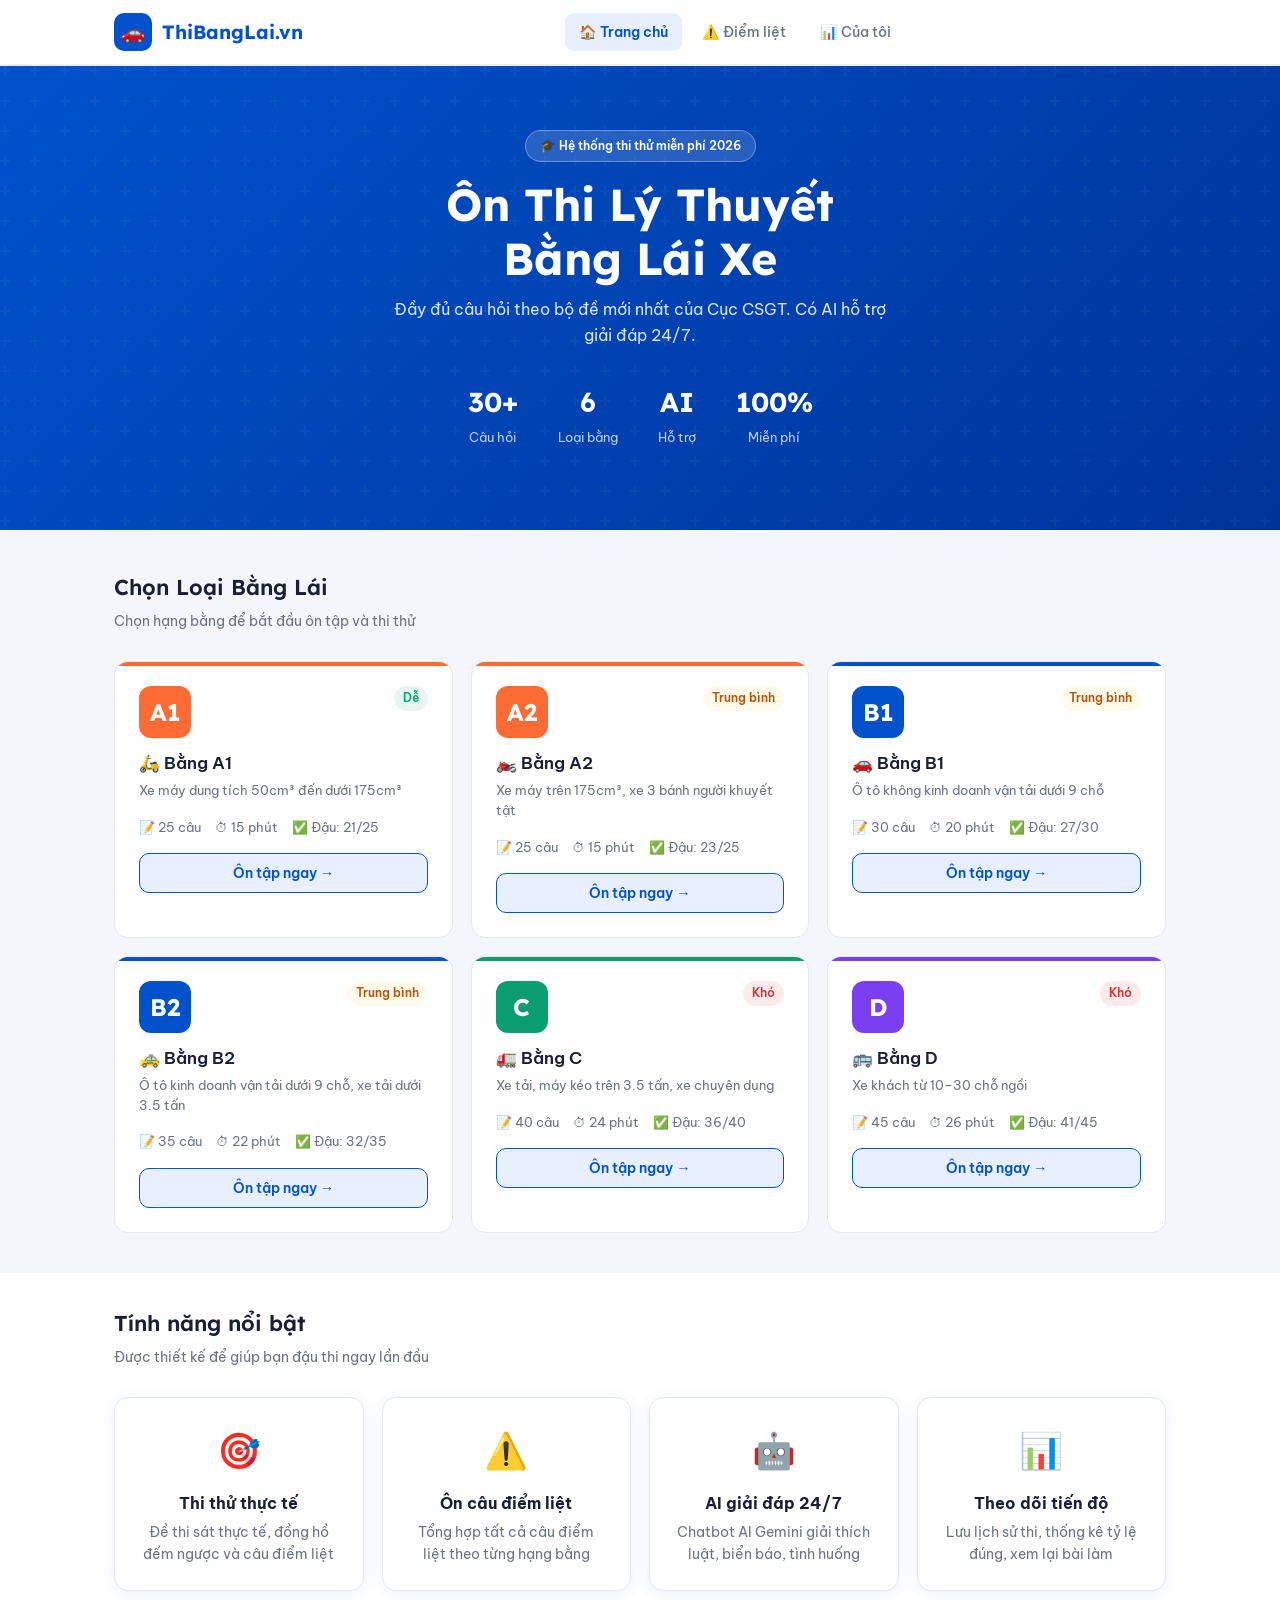
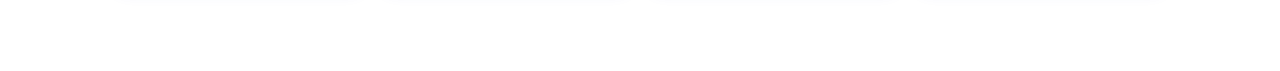
==== commit 34581551: "Update HTML with config script tags" ====
--- a/public/index.html
+++ b/public/index.html
@@ -165,6 +165,7 @@
     }
   }, true);
 </script>
-<script src="js/chatbot.js"></script>
+<script src="/js/config.js"></script>
+<script src="/js/chatbot.js"></script>
 </body>
 </html>
